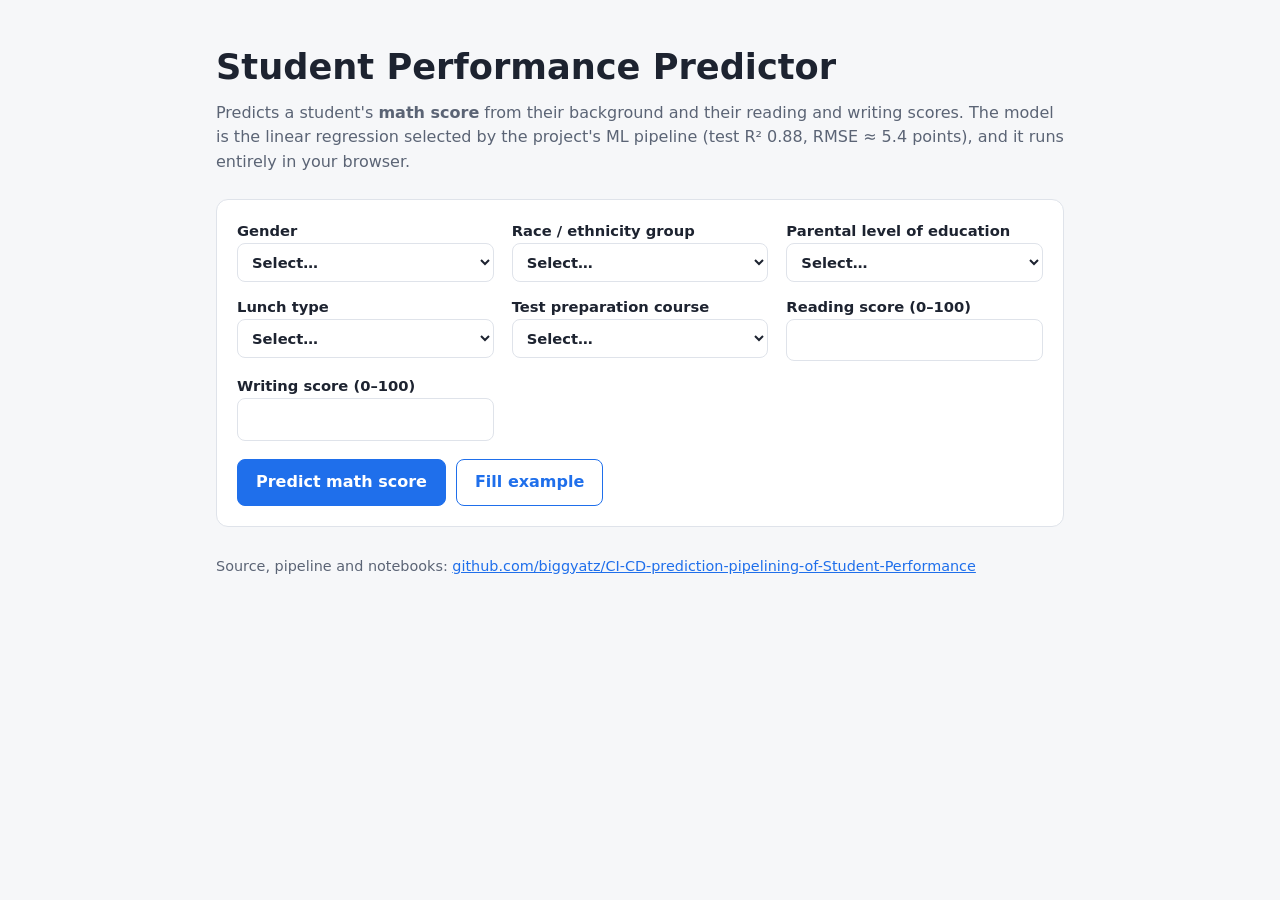
==== web/index.html @ 62afe984 "Publish an in-browser version of the app to GitHub Pages Export the preprocessing and regression par" ====
<!doctype html>
<html lang="en">
<head>
<meta charset="utf-8">
<meta name="viewport" content="width=device-width, initial-scale=1">
<title>Student Performance Predictor</title>
<meta name="description" content="Predict a student's math score from background and reading/writing scores, running entirely in your browser.">
<style>
  :root { --bg:#f6f7f9; --card:#fff; --text:#1d2330; --muted:#5b6475; --accent:#1f6feb; --line:#dfe3ea; --ok:#e7f3ec; --okText:#155c33; }
  @media (prefers-color-scheme: dark) { :root { --bg:#12141a; --card:#1b1f27; --text:#e8eaf0; --muted:#a3abbb; --accent:#6ea8ff; --line:#2a303b; --ok:#16301f; --okText:#8fe0ad; } }
  * { box-sizing:border-box; }
  body { margin:0; background:var(--bg); color:var(--text); font:16px/1.55 system-ui,-apple-system,"Segoe UI",Roboto,sans-serif; }
  main { max-width:880px; margin:0 auto; padding:40px 16px 56px; }
  h1 { margin:0 0 6px; font-size:clamp(1.7rem,4vw,2.2rem); }
  .lead { color:var(--muted); margin:0 0 24px; }
  form { background:var(--card); border:1px solid var(--line); border-radius:12px; padding:20px; }
  .grid { display:grid; gap:14px 18px; grid-template-columns:repeat(auto-fit,minmax(240px,1fr)); }
  label { display:block; font-weight:600; font-size:.92rem; }
  label small { display:block; font-weight:400; color:var(--muted); font-size:.82rem; margin-bottom:4px; }
  input { width:100%; padding:9px 10px; border:1px solid var(--line); border-radius:8px; background:transparent; color:inherit; font:inherit; }
  input:focus { outline:2px solid var(--accent); outline-offset:1px; }
  .actions { display:flex; gap:10px; flex-wrap:wrap; margin-top:18px; }
  button { padding:10px 18px; border-radius:8px; border:1px solid var(--accent); font:inherit; font-weight:600; cursor:pointer; }
  button.primary { background:var(--accent); color:#fff; }
  button.secondary { background:transparent; color:var(--accent); }
  #result { margin-top:18px; padding:14px 16px; border-radius:10px; background:var(--ok); color:var(--okText); font-size:1.15rem; font-weight:600; }
  #result[hidden] { display:none; }
  footer { margin-top:28px; color:var(--muted); font-size:.9rem; }
  footer a { color:var(--accent); }
</style>
<style> select { width:100%; padding:9px 10px; border:1px solid var(--line); border-radius:8px; background:var(--card); color:inherit; font:inherit; } </style>
</head>
<body>
<main>
  <h1>Student Performance Predictor</h1>
  <p class="lead">Predicts a student's <strong>math score</strong> from their background and their reading and writing scores. The model is the linear regression selected by the project's ML pipeline (test R² 0.88, RMSE ≈ 5.4 points), and it runs entirely in your browser.</p>

  <form id="form" novalidate>
    <div class="grid" id="fields"></div>
    <div class="actions">
      <button type="submit" class="primary">Predict math score</button>
      <button type="button" class="secondary" id="example">Fill example</button>
    </div>
    <div id="result" role="status" aria-live="polite" hidden></div>
  </form>

  <footer>Source, pipeline and notebooks: <a href="https://github.com/biggyatz/CI-CD-prediction-pipelining-of-Student-Performance">github.com/biggyatz/CI-CD-prediction-pipelining-of-Student-Performance</a></footer>
</main>
<script src="predict.js"></script>
<script>
  const LABELS = {
    gender: "Gender",
    race_ethnicity: "Race / ethnicity group",
    parental_level_of_education: "Parental level of education",
    lunch: "Lunch type",
    test_preparation_course: "Test preparation course",
  };
  const EXAMPLE = { gender: "female", race_ethnicity: "group B", parental_level_of_education: "bachelor's degree",
                    lunch: "standard", test_preparation_course: "none", reading_score: 72, writing_score: 74 };
  const esc = s => s.replace(/&/g, "&amp;").replace(/"/g, "&quot;").replace(/</g, "&lt;");
  const modelReady = fetch("model.json").then(r => r.json()).then(model => {
    const fields = document.getElementById("fields");
    for (const [col, table] of Object.entries(model.offsets)) {
      const options = Object.keys(table).map(c => `<option value="${esc(c)}">${esc(c)}</option>`).join("");
      fields.insertAdjacentHTML("beforeend",
        `<label for="${col}">${LABELS[col]}<select id="${col}" required><option value="">Select…</option>${options}</select></label>`);
    }
    for (const [col, name] of [["reading_score", "Reading score (0–100)"], ["writing_score", "Writing score (0–100)"]]) {
      fields.insertAdjacentHTML("beforeend",
        `<label for="${col}">${name}<input id="${col}" type="number" min="0" max="100" step="any" required></label>`);
    }
    return model;
  });
  document.getElementById("example").onclick = async () => {
    await modelReady;
    for (const [col, v] of Object.entries(EXAMPLE)) document.getElementById(col).value = v;
  };
  const result = document.getElementById("result");
  document.getElementById("form").onsubmit = async (e) => {
    e.preventDefault();
    const model = await modelReady;
    const row = {};
    for (const col of [...Object.keys(model.offsets), "reading_score", "writing_score"]) row[col] = document.getElementById(col).value;
    result.hidden = false;
    const scores = [row.reading_score, row.writing_score].map(parseFloat);
    if (Object.values(row).some(v => v === "") || scores.some(v => !Number.isFinite(v) || v < 0 || v > 100)) {
      result.textContent = "Please choose every option and enter scores between 0 and 100.";
      return;
    }
    result.textContent = "Predicted math score: " + predictMathScore(model, row).toFixed(1);
  };
</script>
</body>
</html>
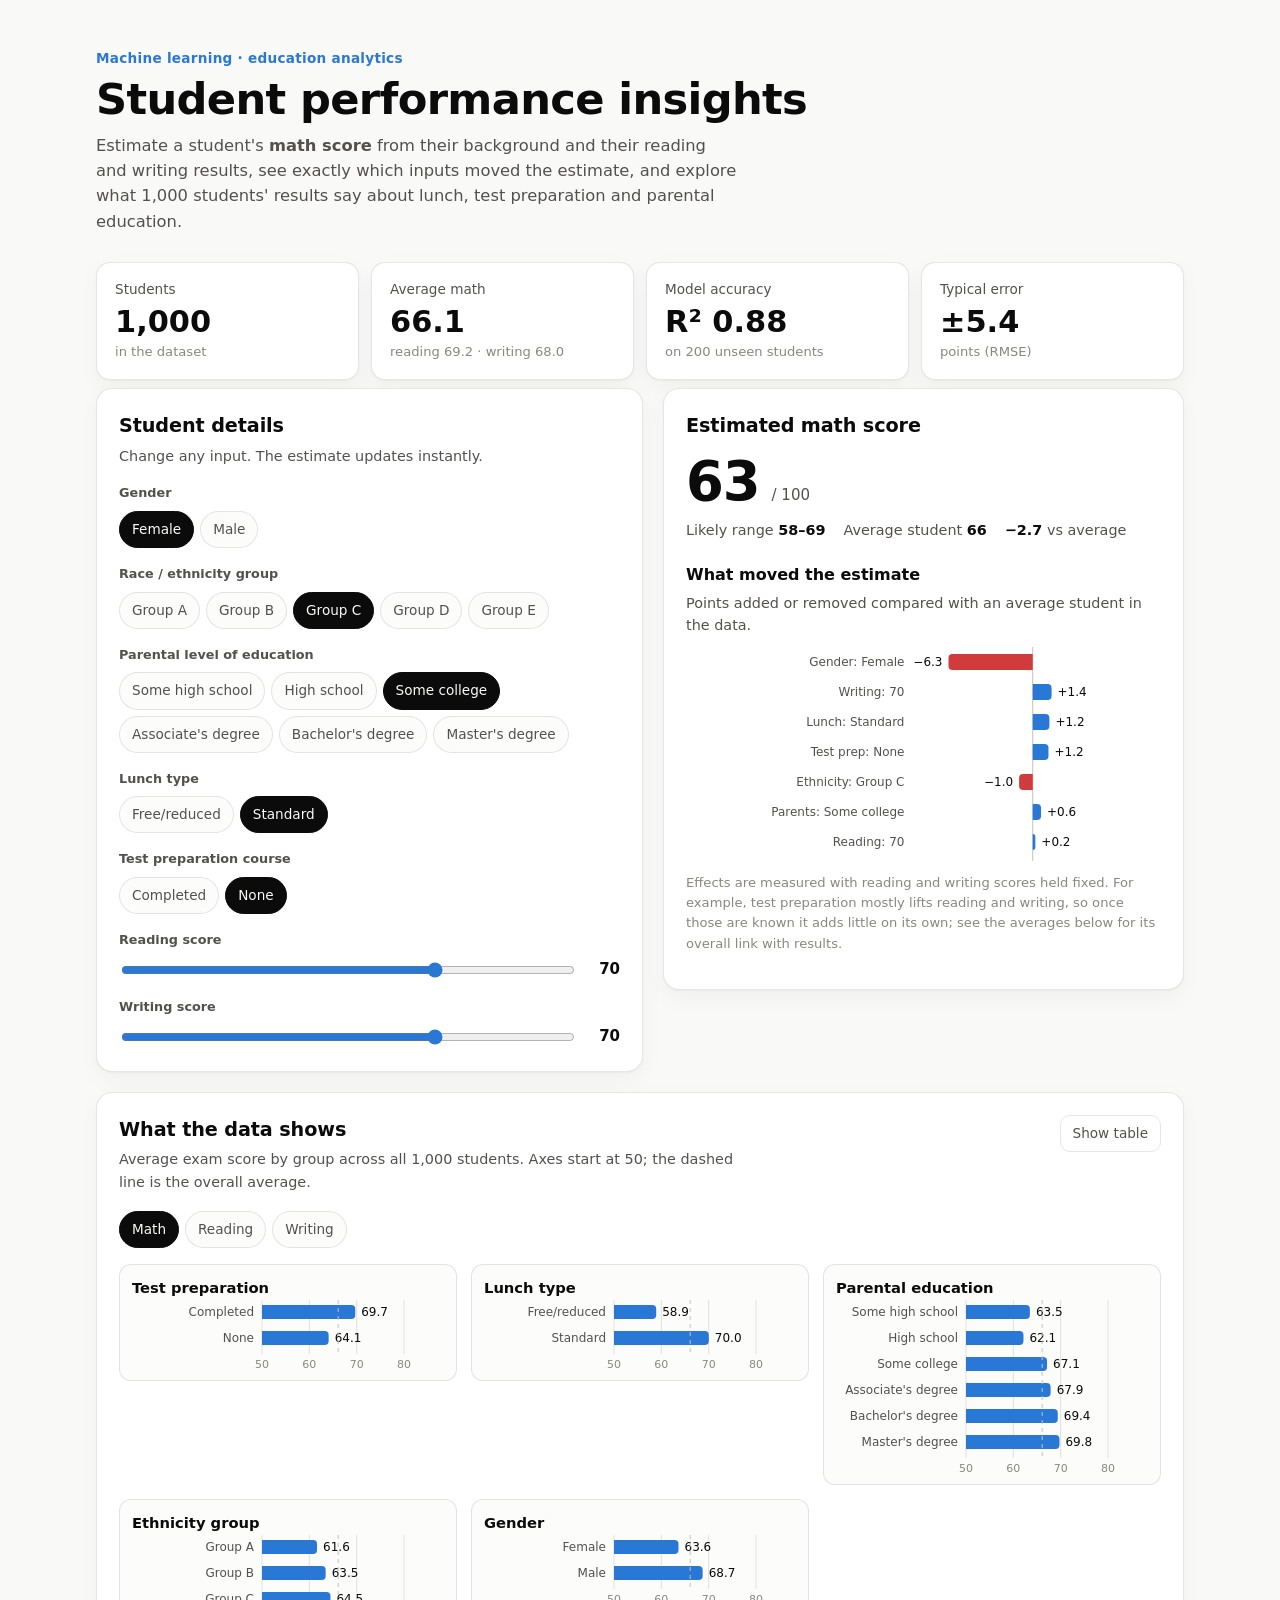
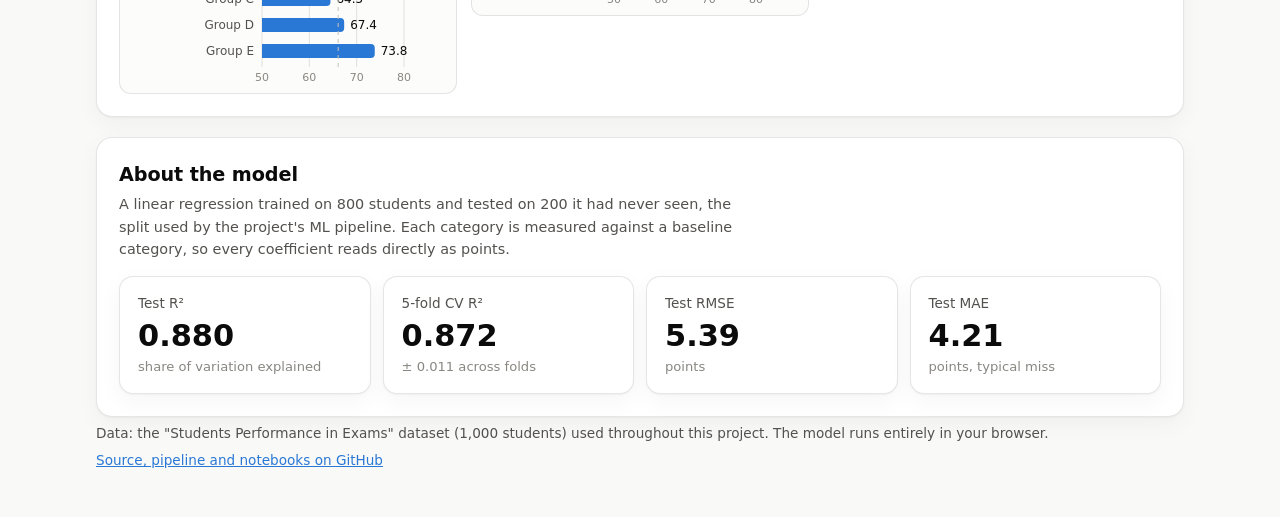
==== commit b4ebc1da: "Rebuild the web app as an explainable student-performance tool train_web_model.py retrains the regre" ====
--- a/web/index.html
+++ b/web/index.html
@@ -3,92 +3,65 @@
 <head>
 <meta charset="utf-8">
 <meta name="viewport" content="width=device-width, initial-scale=1">
-<title>Student Performance Predictor</title>
-<meta name="description" content="Predict a student's math score from background and reading/writing scores, running entirely in your browser.">
-<style>
-  :root { --bg:#f6f7f9; --card:#fff; --text:#1d2330; --muted:#5b6475; --accent:#1f6feb; --line:#dfe3ea; --ok:#e7f3ec; --okText:#155c33; }
-  @media (prefers-color-scheme: dark) { :root { --bg:#12141a; --card:#1b1f27; --text:#e8eaf0; --muted:#a3abbb; --accent:#6ea8ff; --line:#2a303b; --ok:#16301f; --okText:#8fe0ad; } }
-  * { box-sizing:border-box; }
-  body { margin:0; background:var(--bg); color:var(--text); font:16px/1.55 system-ui,-apple-system,"Segoe UI",Roboto,sans-serif; }
-  main { max-width:880px; margin:0 auto; padding:40px 16px 56px; }
-  h1 { margin:0 0 6px; font-size:clamp(1.7rem,4vw,2.2rem); }
-  .lead { color:var(--muted); margin:0 0 24px; }
-  form { background:var(--card); border:1px solid var(--line); border-radius:12px; padding:20px; }
-  .grid { display:grid; gap:14px 18px; grid-template-columns:repeat(auto-fit,minmax(240px,1fr)); }
-  label { display:block; font-weight:600; font-size:.92rem; }
-  label small { display:block; font-weight:400; color:var(--muted); font-size:.82rem; margin-bottom:4px; }
-  input { width:100%; padding:9px 10px; border:1px solid var(--line); border-radius:8px; background:transparent; color:inherit; font:inherit; }
-  input:focus { outline:2px solid var(--accent); outline-offset:1px; }
-  .actions { display:flex; gap:10px; flex-wrap:wrap; margin-top:18px; }
-  button { padding:10px 18px; border-radius:8px; border:1px solid var(--accent); font:inherit; font-weight:600; cursor:pointer; }
-  button.primary { background:var(--accent); color:#fff; }
-  button.secondary { background:transparent; color:var(--accent); }
-  #result { margin-top:18px; padding:14px 16px; border-radius:10px; background:var(--ok); color:var(--okText); font-size:1.15rem; font-weight:600; }
-  #result[hidden] { display:none; }
-  footer { margin-top:28px; color:var(--muted); font-size:.9rem; }
-  footer a { color:var(--accent); }
-</style>
-<style> select { width:100%; padding:9px 10px; border:1px solid var(--line); border-radius:8px; background:var(--card); color:inherit; font:inherit; } </style>
+<title>Student Performance Insights</title>
+<meta name="description" content="Predict a student's math score, see what drives the prediction, and explore how background relates to exam results.">
+<link rel="stylesheet" href="style.css">
 </head>
 <body>
-<main>
-  <h1>Student Performance Predictor</h1>
-  <p class="lead">Predicts a student's <strong>math score</strong> from their background and their reading and writing scores. The model is the linear regression selected by the project's ML pipeline (test R² 0.88, RMSE ≈ 5.4 points), and it runs entirely in your browser.</p>
+<header class="top">
+  <div class="wrap">
+    <p class="eyebrow">Machine learning · education analytics</p>
+    <h1>Student performance insights</h1>
+    <p class="lead">Estimate a student's <strong>math score</strong> from their background and their reading and writing results, see exactly which inputs moved the estimate, and explore what 1,000 students' results say about lunch, test preparation and parental education.</p>
+    <div class="kpis" id="kpis"></div>
+  </div>
+</header>
 
-  <form id="form" novalidate>
-    <div class="grid" id="fields"></div>
-    <div class="actions">
-      <button type="submit" class="primary">Predict math score</button>
-      <button type="button" class="secondary" id="example">Fill example</button>
+<main class="wrap">
+  <div class="layout">
+    <section class="card" aria-labelledby="inputs-title">
+      <h2 id="inputs-title">Student details</h2>
+      <p class="sub">Change any input. The estimate updates instantly.</p>
+      <div id="inputs"></div>
+    </section>
+
+    <section class="card" aria-labelledby="result-title">
+      <h2 id="result-title">Estimated math score</h2>
+      <div class="hero" aria-live="polite"><span class="big" id="score">–</span><span class="of">/ 100</span></div>
+      <div class="meta" id="meta"></div>
+      <h3 style="margin:22px 0 0;font-size:1rem">What moved the estimate</h3>
+      <p class="sub">Points added or removed compared with an average student in the data.</p>
+      <div class="chart" id="contrib-chart"></div>
+      <p class="note">Effects are measured with reading and writing scores held fixed. For example, test preparation mostly lifts reading and writing, so once those are known it adds little on its own; see the averages below for its overall link with results.</p>
+    </section>
+  </div>
+
+  <section class="card" aria-labelledby="insights-title">
+    <div class="card-head">
+      <div>
+        <h2 id="insights-title">What the data shows</h2>
+        <p class="sub">Average exam score by group across all 1,000 students. Axes start at 50; the dashed line is the overall average.</p>
+      </div>
+      <button class="ghost" data-table-toggle="insights">Show table</button>
     </div>
-    <div id="result" role="status" aria-live="polite" hidden></div>
-  </form>
+    <div class="controls"><div class="chips" id="subject" role="radiogroup" aria-label="Subject"></div></div>
+    <div class="multiples" id="insights-chart" style="grid-template-columns:repeat(auto-fit,minmax(280px,1fr));align-items:start"></div>
+    <div class="table-view" id="insights-table" hidden></div>
+  </section>
 
-  <footer>Source, pipeline and notebooks: <a href="https://github.com/biggyatz/CI-CD-prediction-pipelining-of-Student-Performance">github.com/biggyatz/CI-CD-prediction-pipelining-of-Student-Performance</a></footer>
+  <section class="card" aria-labelledby="model-title">
+    <h2 id="model-title">About the model</h2>
+    <p class="sub">A linear regression trained on 800 students and tested on 200 it had never seen, the split used by the project's ML pipeline. Each category is measured against a baseline category, so every coefficient reads directly as points.</p>
+    <div class="stats-row" id="model-stats"></div>
+  </section>
 </main>
+
+<footer class="wrap foot">
+  <p>Data: the "Students Performance in Exams" dataset (1,000 students) used throughout this project. The model runs entirely in your browser.</p>
+  <p><a href="https://github.com/biggyatz/CI-CD-prediction-pipelining-of-Student-Performance">Source, pipeline and notebooks on GitHub</a></p>
+</footer>
+<div class="tooltip" id="tooltip" role="tooltip" hidden></div>
 <script src="predict.js"></script>
-<script>
-  const LABELS = {
-    gender: "Gender",
-    race_ethnicity: "Race / ethnicity group",
-    parental_level_of_education: "Parental level of education",
-    lunch: "Lunch type",
-    test_preparation_course: "Test preparation course",
-  };
-  const EXAMPLE = { gender: "female", race_ethnicity: "group B", parental_level_of_education: "bachelor's degree",
-                    lunch: "standard", test_preparation_course: "none", reading_score: 72, writing_score: 74 };
-  const esc = s => s.replace(/&/g, "&amp;").replace(/"/g, "&quot;").replace(/</g, "&lt;");
-  const modelReady = fetch("model.json").then(r => r.json()).then(model => {
-    const fields = document.getElementById("fields");
-    for (const [col, table] of Object.entries(model.offsets)) {
-      const options = Object.keys(table).map(c => `<option value="${esc(c)}">${esc(c)}</option>`).join("");
-      fields.insertAdjacentHTML("beforeend",
-        `<label for="${col}">${LABELS[col]}<select id="${col}" required><option value="">Select…</option>${options}</select></label>`);
-    }
-    for (const [col, name] of [["reading_score", "Reading score (0–100)"], ["writing_score", "Writing score (0–100)"]]) {
-      fields.insertAdjacentHTML("beforeend",
-        `<label for="${col}">${name}<input id="${col}" type="number" min="0" max="100" step="any" required></label>`);
-    }
-    return model;
-  });
-  document.getElementById("example").onclick = async () => {
-    await modelReady;
-    for (const [col, v] of Object.entries(EXAMPLE)) document.getElementById(col).value = v;
-  };
-  const result = document.getElementById("result");
-  document.getElementById("form").onsubmit = async (e) => {
-    e.preventDefault();
-    const model = await modelReady;
-    const row = {};
-    for (const col of [...Object.keys(model.offsets), "reading_score", "writing_score"]) row[col] = document.getElementById(col).value;
-    result.hidden = false;
-    const scores = [row.reading_score, row.writing_score].map(parseFloat);
-    if (Object.values(row).some(v => v === "") || scores.some(v => !Number.isFinite(v) || v < 0 || v > 100)) {
-      result.textContent = "Please choose every option and enter scores between 0 and 100.";
-      return;
-    }
-    result.textContent = "Predicted math score: " + predictMathScore(model, row).toFixed(1);
-  };
-</script>
+<script src="app.js"></script>
 </body>
 </html>
--- a/web/style.css
+++ b/web/style.css
@@ -0,0 +1,181 @@
+:root {
+  color-scheme: light;
+  --page: #f9f9f7;
+  --surface: #fcfcfb;
+  --raised: #ffffff;
+  --text: #0b0b0b;
+  --text-2: #52514e;
+  --muted: #898781;
+  --grid: #e1e0d9;
+  --axis: #c3c2b7;
+  --border: rgba(11, 11, 11, 0.10);
+  --accent: #2a78d6;
+  --accent-wash: rgba(42, 120, 214, 0.10);
+  --fwd: #2a78d6;
+  --mid: #eb6834;
+  --def: #1baf7a;
+  --gkp: #eda100;
+  --a: #2a78d6;
+  --b: #eb6834;
+  --good: #006300;
+  --bad: #d03b3b;
+  --shadow: 0 1px 2px rgba(11, 11, 11, 0.04), 0 8px 24px rgba(11, 11, 11, 0.04);
+}
+@media (prefers-color-scheme: dark) {
+  :root:where(:not([data-theme="light"])) {
+    color-scheme: dark;
+    --page: #0d0d0d;
+    --surface: #1a1a19;
+    --raised: #1f1f1e;
+    --text: #ffffff;
+    --text-2: #c3c2b7;
+    --muted: #898781;
+    --grid: #2c2c2a;
+    --axis: #383835;
+    --border: rgba(255, 255, 255, 0.10);
+    --accent: #3987e5;
+    --accent-wash: rgba(57, 135, 229, 0.16);
+    --fwd: #3987e5;
+    --mid: #d95926;
+    --def: #199e70;
+    --gkp: #c98500;
+    --a: #3987e5;
+    --b: #d95926;
+    --good: #0ca30c;
+    --bad: #e66767;
+    --shadow: none;
+  }
+}
+:root[data-theme="dark"] {
+  color-scheme: dark;
+  --page: #0d0d0d; --surface: #1a1a19; --raised: #1f1f1e; --text: #ffffff; --text-2: #c3c2b7; --muted: #898781;
+  --grid: #2c2c2a; --axis: #383835; --border: rgba(255, 255, 255, 0.10); --accent: #3987e5; --accent-wash: rgba(57, 135, 229, 0.16);
+  --fwd: #3987e5; --mid: #d95926; --def: #199e70; --gkp: #c98500; --a: #3987e5; --b: #d95926; --good: #0ca30c; --bad: #e66767; --shadow: none;
+}
+
+* { box-sizing: border-box; }
+html { -webkit-text-size-adjust: 100%; }
+body {
+  margin: 0;
+  background: var(--page);
+  color: var(--text);
+  font: 15px/1.55 system-ui, -apple-system, "Segoe UI", Roboto, sans-serif;
+}
+.wrap { max-width: 1120px; margin: 0 auto; padding: 0 16px; }
+a { color: var(--accent); }
+code { font-size: .9em; }
+
+.top { padding: 48px 0 8px; }
+.eyebrow { margin: 0 0 6px; color: var(--accent); font-weight: 600; font-size: .85rem; letter-spacing: .02em; }
+h1 { margin: 0 0 8px; font-size: clamp(1.9rem, 4.5vw, 2.7rem); line-height: 1.15; letter-spacing: -0.015em; }
+.lead { margin: 0 0 28px; color: var(--text-2); max-width: 62ch; font-size: 1.02rem; }
+
+.kpis { display: grid; gap: 12px; grid-template-columns: repeat(auto-fit, minmax(170px, 1fr)); }
+.kpi { background: var(--raised); border: 1px solid var(--border); border-radius: 14px; padding: 16px 18px; box-shadow: var(--shadow); }
+.kpi .label { color: var(--text-2); font-size: .85rem; }
+.kpi .value { font-size: 1.9rem; font-weight: 650; line-height: 1.2; margin-top: 4px; }
+.kpi .note { color: var(--muted); font-size: .82rem; margin-top: 2px; }
+
+main { display: grid; gap: 20px; padding-top: 20px; padding-bottom: 20px; }
+.card { background: var(--raised); border: 1px solid var(--border); border-radius: 16px; padding: 22px; box-shadow: var(--shadow); min-width: 0; }
+.card-head { display: flex; justify-content: space-between; gap: 16px; align-items: flex-start; }
+h2 { margin: 0; font-size: 1.2rem; letter-spacing: -0.005em; }
+.sub { margin: 4px 0 0; color: var(--text-2); font-size: .9rem; max-width: 70ch; }
+.insight { margin: 14px 0 0; padding: 10px 14px; border-radius: 10px; background: var(--accent-wash); color: var(--text); font-size: .93rem; }
+
+.controls { display: flex; flex-wrap: wrap; gap: 12px 16px; align-items: flex-end; margin-top: 18px; }
+.select { display: grid; gap: 4px; font-size: .8rem; color: var(--text-2); font-weight: 600; min-width: 200px; }
+.select.grow { flex: 1 1 240px; }
+select, input {
+  font: inherit; color: var(--text); background: var(--surface);
+  border: 1px solid var(--border); border-radius: 10px; padding: 9px 12px; width: 100%;
+}
+select:focus, input:focus, button:focus-visible { outline: 2px solid var(--accent); outline-offset: 1px; }
+.chips { display: flex; flex-wrap: wrap; gap: 6px; }
+.chip {
+  font: inherit; font-size: .85rem; padding: 7px 12px; border-radius: 999px; cursor: pointer;
+  border: 1px solid var(--border); background: var(--surface); color: var(--text-2);
+}
+.chip[aria-checked="true"] { background: var(--text); color: var(--page); border-color: var(--text); }
+.ghost {
+  font: inherit; font-size: .85rem; white-space: nowrap; padding: 7px 12px; border-radius: 10px; cursor: pointer;
+  border: 1px solid var(--border); background: transparent; color: var(--text-2);
+}
+.ghost:hover, .chip:hover { border-color: var(--axis); }
+
+.legend { display: flex; flex-wrap: wrap; gap: 6px 16px; margin-top: 14px; font-size: .85rem; color: var(--text-2); }
+.legend:empty { display: none; }
+.legend .key { display: inline-flex; align-items: center; gap: 6px; }
+.legend .sw { width: 10px; height: 10px; border-radius: 3px; display: inline-block; }
+
+.chart { margin-top: 10px; position: relative; }
+.chart svg, .multiples svg { display: block; width: 100%; height: auto; overflow: visible; }
+.chart text, .multiples text { font-family: inherit; }
+.tick { fill: var(--muted); font-size: 11px; font-variant-numeric: tabular-nums; }
+.lbl { fill: var(--text-2); font-size: 12px; }
+.lbl-strong { fill: var(--text); font-size: 12px; font-weight: 600; }
+.val { fill: var(--text); font-size: 12px; font-variant-numeric: tabular-nums; }
+.gridline { stroke: var(--grid); stroke-width: 1; }
+.baseline { stroke: var(--axis); stroke-width: 1; }
+.guide { stroke: var(--axis); stroke-width: 1; stroke-dasharray: 4 4; }
+.dot { stroke: var(--raised); stroke-width: 2; }
+.hit { fill: transparent; cursor: pointer; }
+.dim { opacity: .25; }
+
+.multiples { display: grid; gap: 14px; grid-template-columns: repeat(auto-fit, minmax(190px, 1fr)); margin-top: 16px; }
+.panel { border: 1px solid var(--border); border-radius: 12px; padding: 12px 12px 6px; background: var(--surface); }
+.panel h3 { margin: 0; font-size: .92rem; }
+.panel .r { color: var(--text-2); font-size: .82rem; font-variant-numeric: tabular-nums; }
+.panel .r strong { color: var(--text); }
+
+.profile-cards { display: grid; gap: 12px; grid-template-columns: repeat(auto-fit, minmax(260px, 1fr)); margin-top: 16px; }
+.pcard { border: 1px solid var(--border); border-radius: 12px; padding: 14px 16px; background: var(--surface); display: grid; gap: 8px; }
+.pcard .who { display: flex; align-items: center; gap: 10px; font-weight: 650; font-size: 1.05rem; }
+.pcard .who .sw { width: 12px; height: 12px; border-radius: 4px; }
+.pcard .pos { color: var(--text-2); font-weight: 400; font-size: .85rem; }
+.pcard dl { display: grid; grid-template-columns: repeat(4, 1fr); gap: 6px; margin: 0; }
+.pcard dt { color: var(--muted); font-size: .75rem; }
+.pcard dd { margin: 0; font-weight: 600; font-variant-numeric: tabular-nums; }
+
+.table-view { margin-top: 14px; overflow-x: auto; }
+table { width: 100%; border-collapse: collapse; font-size: .88rem; }
+th, td { text-align: left; padding: 7px 10px; border-bottom: 1px solid var(--grid); white-space: nowrap; }
+th { color: var(--text-2); font-weight: 600; }
+td.n, th.n { text-align: right; font-variant-numeric: tabular-nums; }
+
+.tooltip {
+  position: fixed; z-index: 10; pointer-events: none; max-width: 260px;
+  background: var(--raised); color: var(--text); border: 1px solid var(--border); border-radius: 10px;
+  padding: 8px 10px; font-size: .82rem; box-shadow: 0 6px 24px rgba(0, 0, 0, .16);
+}
+.tooltip b { display: block; margin-bottom: 2px; }
+.tooltip .row { display: flex; justify-content: space-between; gap: 14px; color: var(--text-2); }
+.tooltip .row span:last-child { color: var(--text); font-variant-numeric: tabular-nums; }
+
+.foot { color: var(--text-2); font-size: .85rem; padding-bottom: 40px; }
+.foot p { margin: 6px 0; }
+
+@media (max-width: 560px) {
+  .card { padding: 16px; }
+  .card-head { flex-direction: column; }
+  .pcard dl { grid-template-columns: repeat(2, 1fr); }
+}
+
+/* ---- Student app additions ---- */
+.layout { display: grid; gap: 20px; grid-template-columns: minmax(0, 1.05fr) minmax(0, 1fr); align-items: start; }
+@media (max-width: 860px) { .layout { grid-template-columns: 1fr; } }
+.field { display: grid; gap: 8px; margin-top: 16px; }
+.field > span { font-size: .8rem; color: var(--text-2); font-weight: 600; }
+.seg { display: flex; flex-wrap: wrap; gap: 6px; }
+.range-row { display: flex; align-items: center; gap: 12px; }
+.range-row input[type=range] { flex: 1; padding: 0; border: 0; background: transparent; accent-color: var(--accent); }
+.range-row output { min-width: 3ch; text-align: right; font-weight: 650; font-variant-numeric: tabular-nums; }
+.hero { display: flex; align-items: baseline; gap: 12px; flex-wrap: wrap; margin-top: 14px; }
+.hero .big { font-size: 3.4rem; font-weight: 700; line-height: 1; letter-spacing: -0.02em; }
+.hero .of { color: var(--text-2); }
+.meta { display: flex; flex-wrap: wrap; gap: 8px 18px; color: var(--text-2); font-size: .9rem; margin-top: 10px; }
+.meta strong { color: var(--text); }
+.note { color: var(--muted); font-size: .82rem; margin-top: 12px; }
+.pos-bar { fill: var(--accent); }
+.neg-bar { fill: var(--bad); }
+.stats-row { display: grid; gap: 12px; grid-template-columns: repeat(auto-fit, minmax(150px, 1fr)); margin-top: 16px; }
